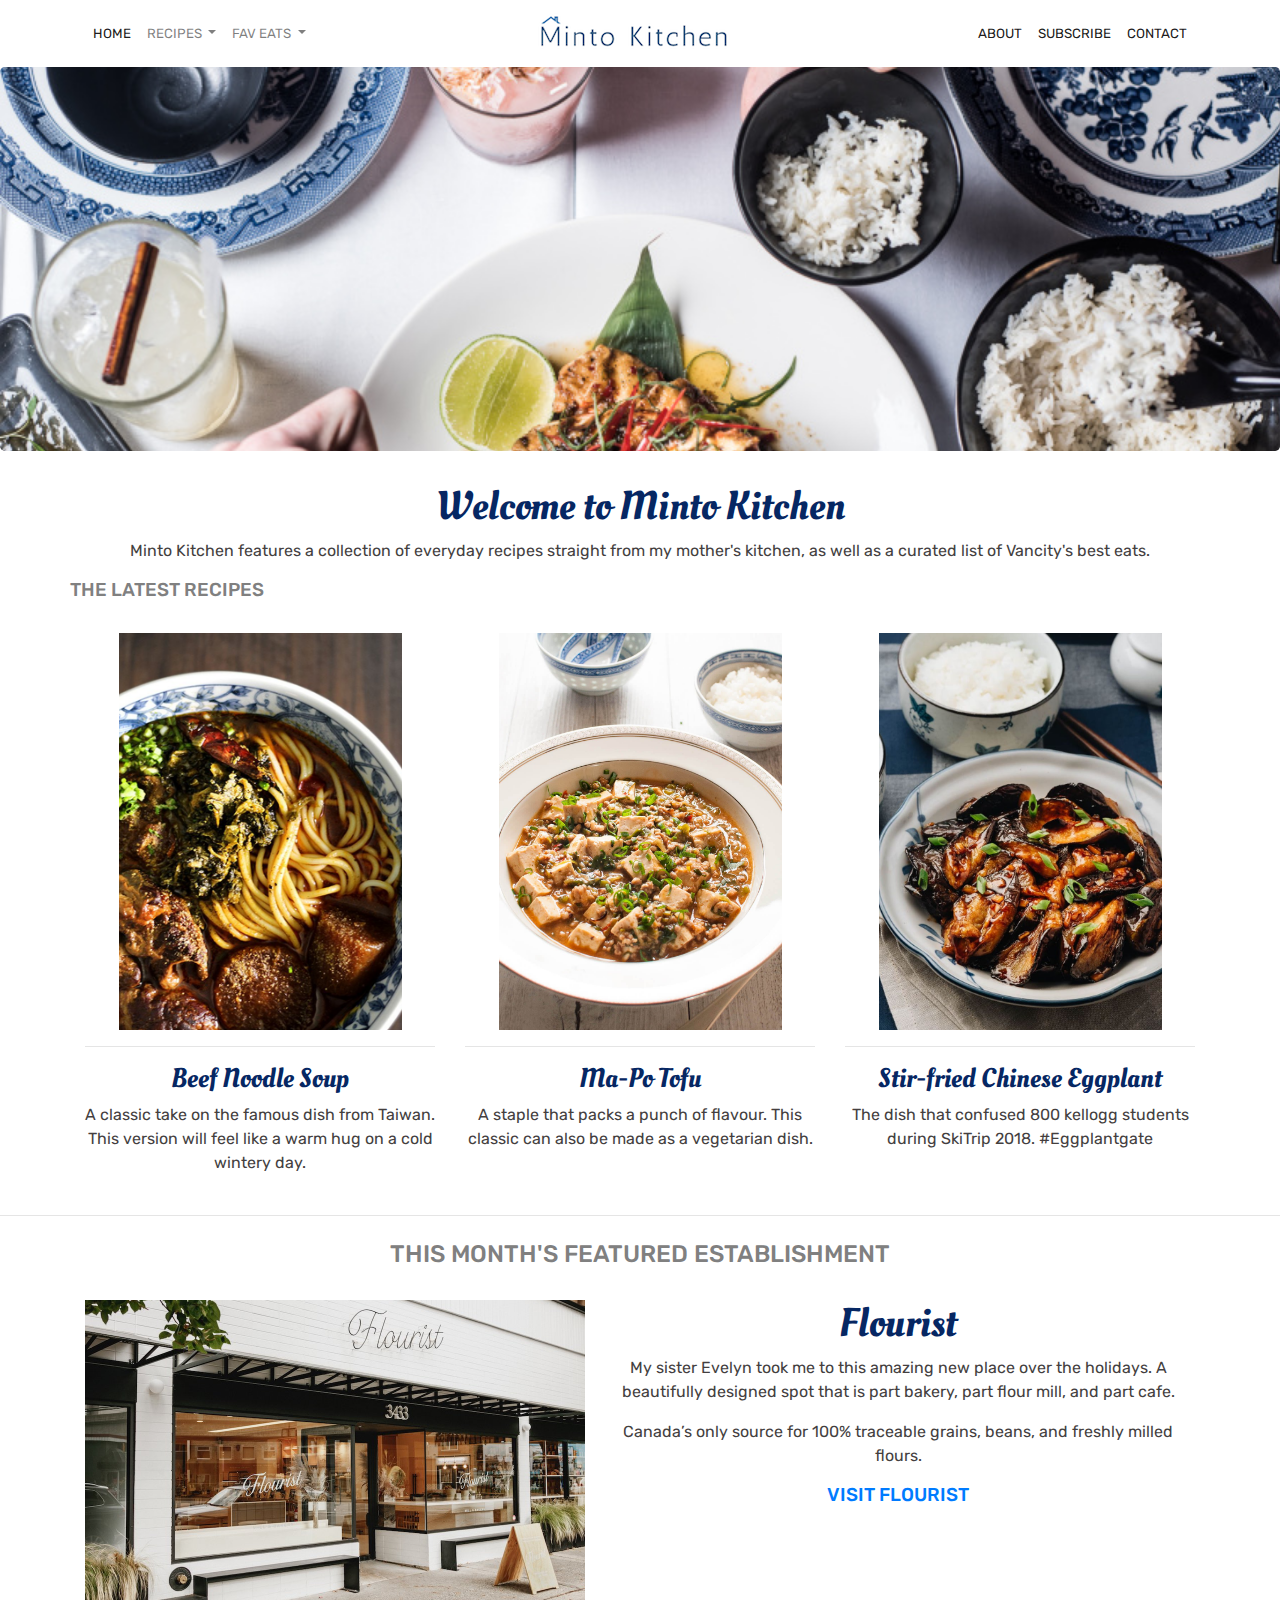
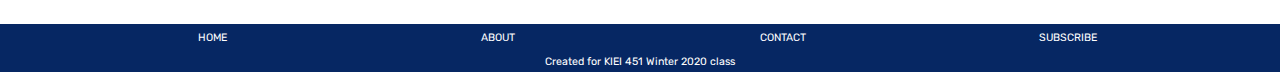
==== index.html @ 5d7e42f0 "Assignment 1" ====
<!doctype html>
<html lang="en">

<head>
  <!-- Required meta tags -->
  <meta charset="utf-8">
  <meta name="viewport" content="width=device-width, initial-scale=1, shrink-to-fit=no">

  <!-- Google Fonts -->
  <link
    href="https://fonts.googleapis.com/css?family=Carter+One|Oleo+Script|Pacifico|Rubik|Shadows+Into+Light&display=swap"
    rel="stylesheet">

  <!-- Font Awesome -->
  <link rel="stylesheet" href="https://use.fontawesome.com/releases/v5.6.3/css/all.css"
    integrity="sha384-UHRtZLI+pbxtHCWp1t77Bi1L4ZtiqrqD80Kn4Z8NTSRyMA2Fd33n5dQ8lWUE00s/" crossorigin="anonymous">

  <!-- Bootstrap CSS -->
  <link rel="stylesheet" href="https://stackpath.bootstrapcdn.com/bootstrap/4.4.1/css/bootstrap.min.css"
    integrity="sha384-Vkoo8x4CGsO3+Hhxv8T/Q5PaXtkKtu6ug5TOeNV6gBiFeWPGFN9MuhOf23Q9Ifjh" crossorigin="anonymous">

  <meta name="viewport" content="initial-scale = 1.0,maximum-scale = 1.0" />

  <!-- Your own CSS -->
  <link rel="stylesheet" href="styles.css">

  <!-- Icons -->
  <link rel="stylesheet" href="https://use.fontawesome.com/releases/v5.6.3/css/all.css"
    integrity="sha384-UHRtZLI+pbxtHCWp1t77Bi1L4ZtiqrqD80Kn4Z8NTSRyMA2Fd33n5dQ8lWUE00s/" crossorigin="anonymous">

  <title>Minto Kitchen</title>
</head>

<body>

  <!-- Navbar Element -->
  <nav class="navbar navbar-expand-lg navbar-light bg-white">
    <div class="container">

      <div class="collapse navbar-collapse" id="navbarNavAltMarkup">
        <div class="navbar-nav mr-auto">
          <a class="nav-item nav-link active" href="index.html">HOME <span class="sr-only">(current)</span></a>
          <li class="nav-item dropdown">
            <a class="nav-link dropdown-toggle" href="latestrecipes.html" id="navbarDropdown" role="button"
              data-toggle="dropdown" aria-haspopup="true" aria-expanded="false">
              RECIPES
            </a>
            <div class="dropdown-menu" aria-labelledby="navbarDropdown">
              <a class="dropdown-item" href="latestrecipes.html">LATEST RECIPES</a>
              <div class="dropdown-divider"></div>
              <a class="dropdown-item disabled" href="">RECIPE INDEX (coming soon!)</a>
            </div>
          </li>
          <li class="nav-item dropdown">
            <a class="nav-link dropdown-toggle" href="faveats.html" id="navbarDropdown" role="button"
              data-toggle="dropdown" aria-haspopup="true" aria-expanded="false">
              FAV EATS
            </a>
            <div class="dropdown-menu" aria-labelledby="navbarDropdown">
              <a class="dropdown-item" href="Vancouver.html">VANCOUVER</a>
              <a class="dropdown-item" href="Taipei.html">TAIPEI</a>
              <div class="dropdown-divider"></div>
              <a class="dropdown-item" href="faveats.html">CITY INDEX</a>
            </div>
          </li>
        </div>

        <a class="navbar-brand" href="index.html">
          <img src="MintoLogo.png">
        </a>

        <div class="navbar-nav ml-auto">
          <a class="nav-item nav-link active" href="about.html">ABOUT</a>
          <a class="nav-item nav-link active" href="subscribe.html">SUBSCRIBE</a>
          <a class="nav-item nav-link active" href="contact.html">CONTACT</a>
        </div>
      </div>
    </div>
  </nav>

  <!-- Full width Jumbotron -->
    <div class="jumbotron"></div>
  <!-- <a class="btn btn-outline-light btn-lg" href="map.html" role="button">Check out a map of my favourites</a> -->


  <!-- FEATURED RECIPES -->

  <div class="container">
    <div class="row">
      <div class="col text-center">
        <h1>Welcome to Minto Kitchen</h1>
        <p> Minto Kitchen features a collection of everyday recipes straight from my mother's kitchen, as well as a
          curated list of Vancity's best eats.</p>
      </div>
    </div>

    <div class="row text-center">
      <h3>THE LATEST RECIPES</h3>
    </div>
    <div class="row mt-4">
      <div class="col-sm-4 text-center">
        <img src="TWbeefnoodle.jpg">
        <hr>
        <a href="beefnoodlerecipe.html">
          <h2>Beef Noodle Soup</h2>
        </a>
        <p>A classic take on the famous dish from Taiwan. This version will feel like a warm hug on a cold wintery day.
        </p>
      </div>
      <div class="col-sm-4 text-center">
        <img src="MapoTofu.jpg">
        <hr>
        <a href="mapotofurecipe.html">
          <h2>Ma-Po Tofu</h2>
        </a>
        <p>A staple that packs a punch of flavour. This classic can also be made as a vegetarian dish.</p>
      </div>
      <div class="col-sm-4 text-center">
        <img src="ChineseEggPlant.jpg">
        <hr>
        <a href="eggplantrecipe.html">
          <h2>Stir-fried Chinese Eggplant</h2>
        </a>
        <p>The dish that confused 800 kellogg students during SkiTrip 2018. #Eggplantgate</p>
        <!-- h2>Featured Establishment</h2> -->
        <!-- <p>This place is every bread-lover's dream. <strong>Flourist</strong> features 100% traceable grains, beans, and freshly milled flours. Pop in for an avo-toast and coffee when picking up your next batch of stone-milled flour.</p> -->
      </div>
    </div>
  </div>

  <hr class="my-4">

  <!-- FEATURED RESTAURANTS -->
  <div class="container">
    <div class="row text-center">
      <div class="col text-center">
        <h4>THIS MONTH'S FEATURED ESTABLISHMENT</h4>
      </div>
    </div>
  </div>

  <div class="container">
    <div class="media mt-4">
      <img class="mr-3" src="FlouristStorefront.jpg" alt="FlouristStore">
      <div class="media-body text-center">
        <h1 class="mt-0 text-center">Flourist</h1>
        <p>My sister Evelyn took me to this amazing new place over the holidays. A beautifully designed spot that is
          part bakery, part flour mill, and part cafe.</p>
        <p>Canada’s only source for 100% traceable grains, beans, and freshly milled flours.
          <a href="https://flourist.com/">
            <h5>Visit Flourist</h5>
          </a>
        </p>
      </div>
    </div>
  </div>

  <!-- Footer -->

  <div class="footer">
    <div class="container">
      <div class="row mt-4 text-center">
        <div class="col-sm-3">
          <a href="index.html">
            <h9>HOME</h9>
          </a>
        </div>

        <div class="col-sm-3">
          <a href="about.html">
            <h9>ABOUT</h9>
          </a>
        </div>

        <div class="col-sm-3">
          <a href="contact.html">
            <h9>CONTACT</h9>
          </a>
        </div>

        <div class="col-sm-3">
          <a href="subscribe.html">
            <h9>SUBSCRIBE</h9>
          </a>
        </div>
      </div>
    </div>

    <div class="container">
      <div class="row text-center">
        <div class="col text-center">
          <h9>Created for KIEI 451 Winter 2020 class</h9>
        </div>
      </div>
    </div>
  </div>

  <!-- Optional JavaScript -->
  <!-- jQuery first, then Popper.js, then Bootstrap JS -->
  <script src="https://code.jquery.com/jquery-3.4.1.slim.min.js"
    integrity="sha384-J6qa4849blE2+poT4WnyKhv5vZF5SrPo0iEjwBvKU7imGFAV0wwj1yYfoRSJoZ+n"
    crossorigin="anonymous"></script>
  <script src="https://cdn.jsdelivr.net/npm/popper.js@1.16.0/dist/umd/popper.min.js"
    integrity="sha384-Q6E9RHvbIyZFJoft+2mJbHaEWldlvI9IOYy5n3zV9zzTtmI3UksdQRVvoxMfooAo"
    crossorigin="anonymous"></script>
  <script src="https://stackpath.bootstrapcdn.com/bootstrap/4.4.1/js/bootstrap.min.js"
    integrity="sha384-wfSDF2E50Y2D1uUdj0O3uMBJnjuUD4Ih7YwaYd1iqfktj0Uod8GCExl3Og8ifwB6"
    crossorigin="anonymous"></script>

</body>

</html>
---- styles.css ----
/* Typography */
  body {
    /* Everything is Raleway */
    font-family: 'Rubik', sans-serif;
    font-size: 12pt;
    color: rgb(68, 63, 63)
  }

  h1{
    font-family: 'Oleo Script', cursive;
    font-size: 30pt;
    color: rgb(6,39,99)
  }

  h2 {
    font-family: 'Oleo Script', cursive;
      font-size: 20pt;
      color: rgb(6, 39, 99)
  }

  h3 {
      font-family: 'Rubik',sans-serif;
      font-size: 14pt;
      color: grey;
      text-transform: uppercase;
  }

  h4 {
    font-family: 'Rubik',sans-serif;
    font-size: 18pt;
    color: grey;
    text-transform: uppercase;
    }

  h5 {
    font-family: 'Rubik',sans-serif;
    font-size: 14pt;
    color: rgb(6,39,99);
    text-transform: uppercase;
    }

  h6 {
    font-family: 'Oleo Script', cursive;
        font-size: 40pt;
        color: rgb(6,39,99)
  }

  h7 {
      font-family: 'Rubik', sans-serif;
      font-size: 25pt;
      color: rgb(6,39,99);
      text-transform: uppercase;
  }

  h8 {
    font-family: 'Rubik', sans-serif;
    font-size: 8pt;
    color: rgb(68, 63, 63)
  }

  h9 {
    font-family: 'Rubik', sans-serif;
    font-size: 8pt;
    color: white
  }

  h10 {
    font-family: 'Oleo Script', cursive;
    font-size: 10pt;
    color: white
  }

  /* Navbar background color */
  .navbar {
    background-color: white;
    font-size: 10pt;
  }
  
  .navbar-brand img {
    width: 200px;
    height: 41px;
  }

  .btn {
      background-color: white;
      opacity: 80%;
      color: black;
  }

  /* Index Jumbotron background and font styles */
  .jumbotron {
    /* Background */
    background-attachment: fixed;
    background-image: url(foodwithtable.jpg);
    background-repeat: no-repeat;
    background-size: cover;
  
    padding-top: 15%;
    padding-bottom: 15%;

    /* Fonts */
    color: white;
  }
  
  .btn-outline-light {
      font-size: 14pt;
      justify-content: center
  }

  /* Main page images */
  .col-sm-4 img {
    height: 396.2px;
    width: 283px;
    object-fit: cover;
  }

  .media img {
    height: 300px;
    width: 500px;
    object-fit: cover;
  }

  /* Recipe Elements */

  .col-1 img {
      max-height: none;
      width: 1100px;
      object-fit: cover;
  }
  
  /* Card Elements */
  .card img{
      height: 500px;
      object-fit: cover;
  }

  /* Fav Cities  */

  .cities img{
      height: 900px;
      width: 500px;
      object-fit: cover;
  }

  /* City Establishments */
    /* Vancouver */
  .jumbotron2 {
    /* Background */
    background-attachment: fixed;
    background-image: url(vancity.jpg);
    background-repeat: no-repeat;
    background-size: cover;
  
    padding-top: 5%;
    padding-bottom: 15%;

    /* Fonts */
    /* The text-shadow helps the white text stand out better on a darker background */
    color: white;
    text-shadow: 1px 1px 1px black;
  }

  .btn-outline-light {
    color: black;
    text-shadow: none;
  }

    /* Taipei */
  .jumbotron3 {
    /* Background */
    background-attachment: fixed;
    background-image: url(taipei2.png);
    background-repeat: no-repeat;
    background-size: cover;
  
    padding-top: 5%;
    padding-bottom: 20%;

    /* Fonts */
    /* The text-shadow helps the white text stand out better on a darker background */
    color: white;
    text-shadow: 1px 1px 1px black;
  }
  
  /* About Page */
  #headshot img{
    height: 500px;
    width: 400px;
    object-fit: cover;
  }
  
  /* The footer */
  .footer{
      background-color: rgb(6,39,99);
  }
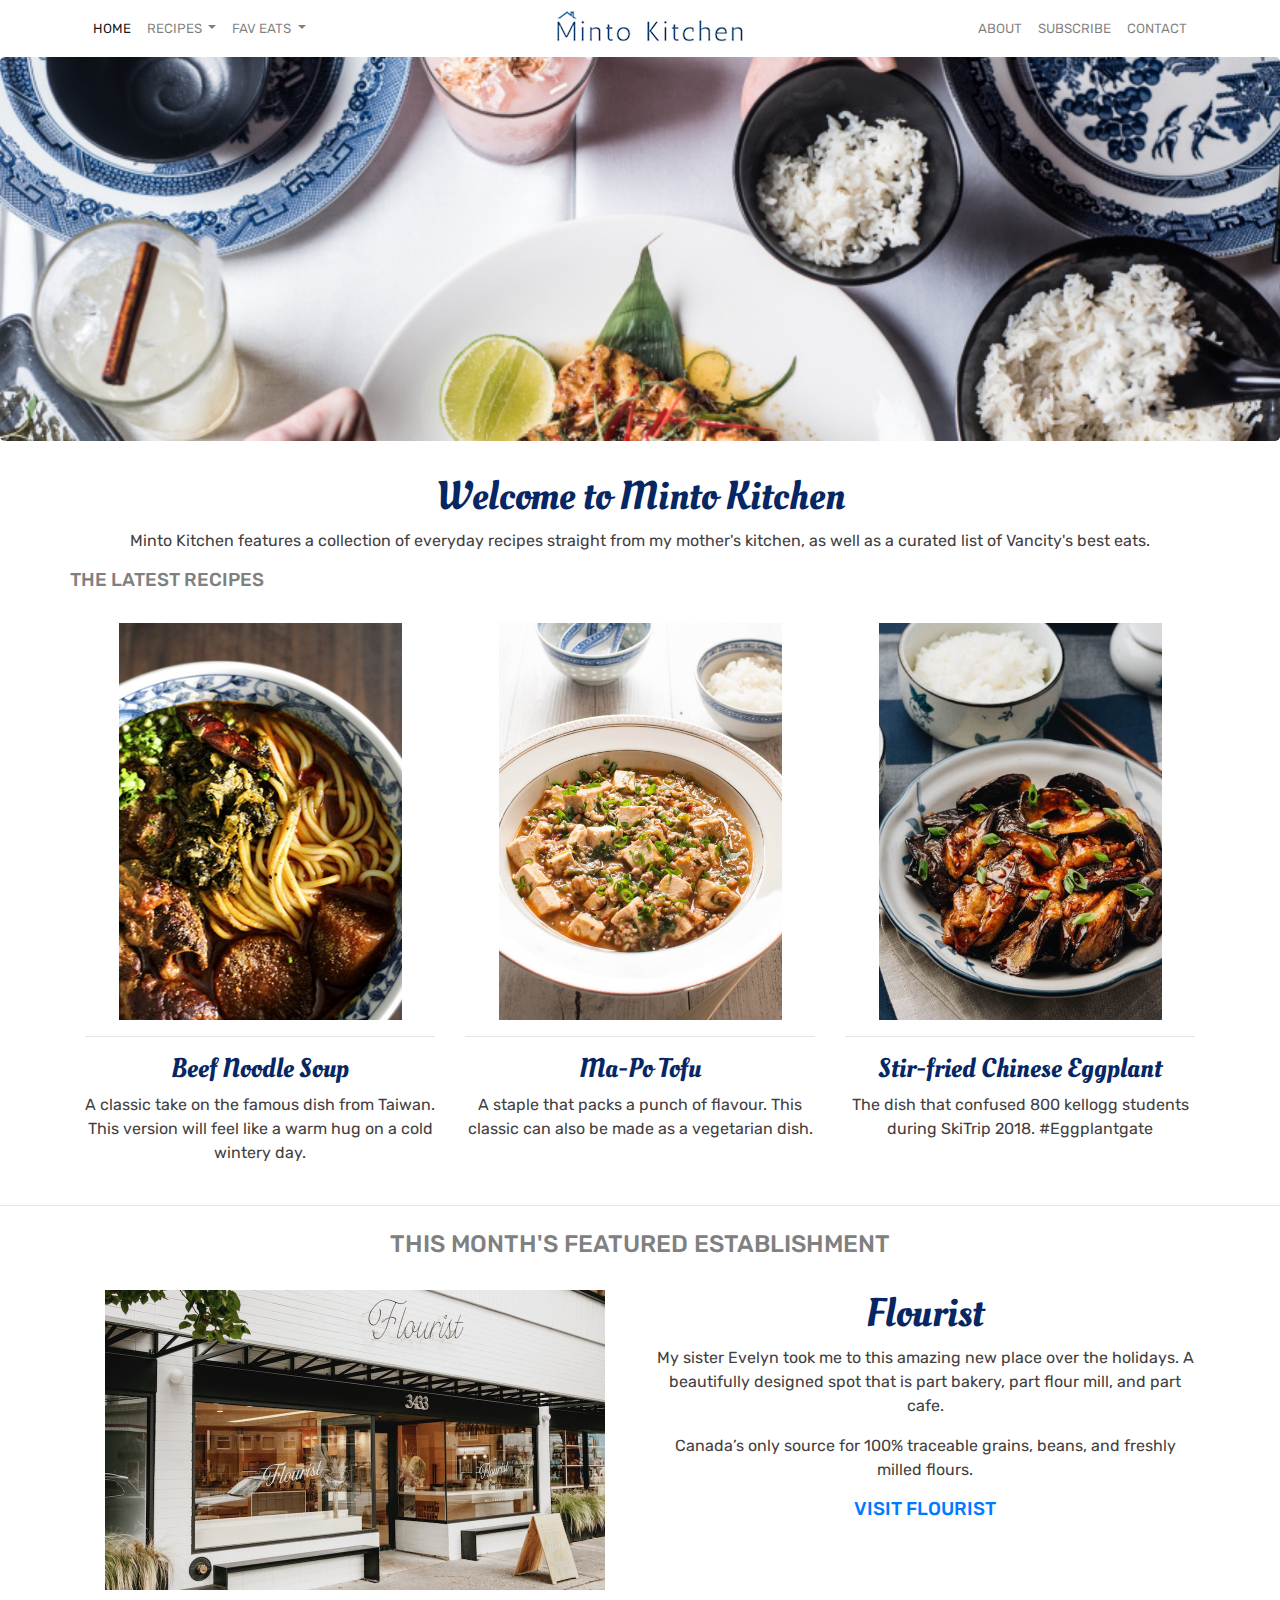
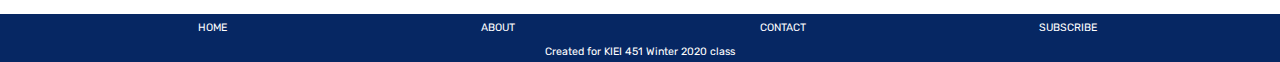
==== commit cd6f2a5d: "Assignment 1" ====
--- a/index.html
+++ b/index.html
@@ -19,8 +19,6 @@
   <link rel="stylesheet" href="https://stackpath.bootstrapcdn.com/bootstrap/4.4.1/css/bootstrap.min.css"
     integrity="sha384-Vkoo8x4CGsO3+Hhxv8T/Q5PaXtkKtu6ug5TOeNV6gBiFeWPGFN9MuhOf23Q9Ifjh" crossorigin="anonymous">
 
-  <meta name="viewport" content="initial-scale = 1.0,maximum-scale = 1.0" />
-
   <!-- Your own CSS -->
   <link rel="stylesheet" href="styles.css">
 
@@ -36,10 +34,16 @@
   <!-- Navbar Element -->
   <nav class="navbar navbar-expand-lg navbar-light bg-white">
     <div class="container">
+      <button class="navbar-toggler" type="button" data-toggle="collapse" data-target="#navbarNavAltMarkup"
+        aria-controls="navbarNavAltMarkup" aria-expanded="false" aria-label="Toggle navigation">
+        <span class="navbar-toggler-icon"></span>
+      </button>
 
       <div class="collapse navbar-collapse" id="navbarNavAltMarkup">
-        <div class="navbar-nav mr-auto">
-          <a class="nav-item nav-link active" href="index.html">HOME <span class="sr-only">(current)</span></a>
+        <ul class="navbar-nav mr-auto">
+          <li class="nav-item active">
+            <a class="nav-link" href="index.html">HOME <span class="sr-only">(current)</span></a>
+          </li>
           <li class="nav-item dropdown">
             <a class="nav-link dropdown-toggle" href="latestrecipes.html" id="navbarDropdown" role="button"
               data-toggle="dropdown" aria-haspopup="true" aria-expanded="false">
@@ -63,23 +67,28 @@
               <a class="dropdown-item" href="faveats.html">CITY INDEX</a>
             </div>
           </li>
-        </div>
-
-        <a class="navbar-brand" href="index.html">
-          <img src="MintoLogo.png">
-        </a>
-
-        <div class="navbar-nav ml-auto">
-          <a class="nav-item nav-link active" href="about.html">ABOUT</a>
-          <a class="nav-item nav-link active" href="subscribe.html">SUBSCRIBE</a>
-          <a class="nav-item nav-link active" href="contact.html">CONTACT</a>
-        </div>
-      </div>
-    </div>
+        </ul>
+
+        <a class="navbar-brand" href="index.html" class="d-inline-block align-middle"></a>
+        <img src="MintoLogo.png">
+        </a>
+
+        <ul class="navbar-nav ml-auto">
+          <li class="nav-item">
+            <a class="nav-link" href="about.html">ABOUT</a>
+          </li>
+          <li class="nav-item">
+            <a class="nav-link" href="subscribe.html">SUBSCRIBE</a>
+          </li>
+          <li class="nav-item">
+            <a class="nav-link" href="contact.html">CONTACT</a>
+          </li>
+        </ul>
+      </div>
   </nav>
 
   <!-- Full width Jumbotron -->
-    <div class="jumbotron"></div>
+  <div class="jumbotron"></div>
   <!-- <a class="btn btn-outline-light btn-lg" href="map.html" role="button">Check out a map of my favourites</a> -->
 
 
@@ -139,11 +148,13 @@
     </div>
   </div>
 
-  <div class="container">
-    <div class="media mt-4">
-      <img class="mr-3" src="FlouristStorefront.jpg" alt="FlouristStore">
-      <div class="media-body text-center">
-        <h1 class="mt-0 text-center">Flourist</h1>
+  <div class="container featured">
+    <div class="row mt-4">
+      <div class="col text-center">
+        <img src="FlouristStorefront.jpg">
+      </div>
+      <div class="col text-center">
+        <h1> Flourist </h1>
         <p>My sister Evelyn took me to this amazing new place over the holidays. A beautifully designed spot that is
           part bakery, part flour mill, and part cafe.</p>
         <p>Canada’s only source for 100% traceable grains, beans, and freshly milled flours.
--- a/styles.css
+++ b/styles.css
@@ -114,7 +114,7 @@
     object-fit: cover;
   }
 
-  .media img {
+  .featured img {
     height: 300px;
     width: 500px;
     object-fit: cover;
@@ -122,7 +122,7 @@
 
   /* Recipe Elements */
 
-  .col-1 img {
+  .recipe img {
       max-height: none;
       width: 1100px;
       object-fit: cover;
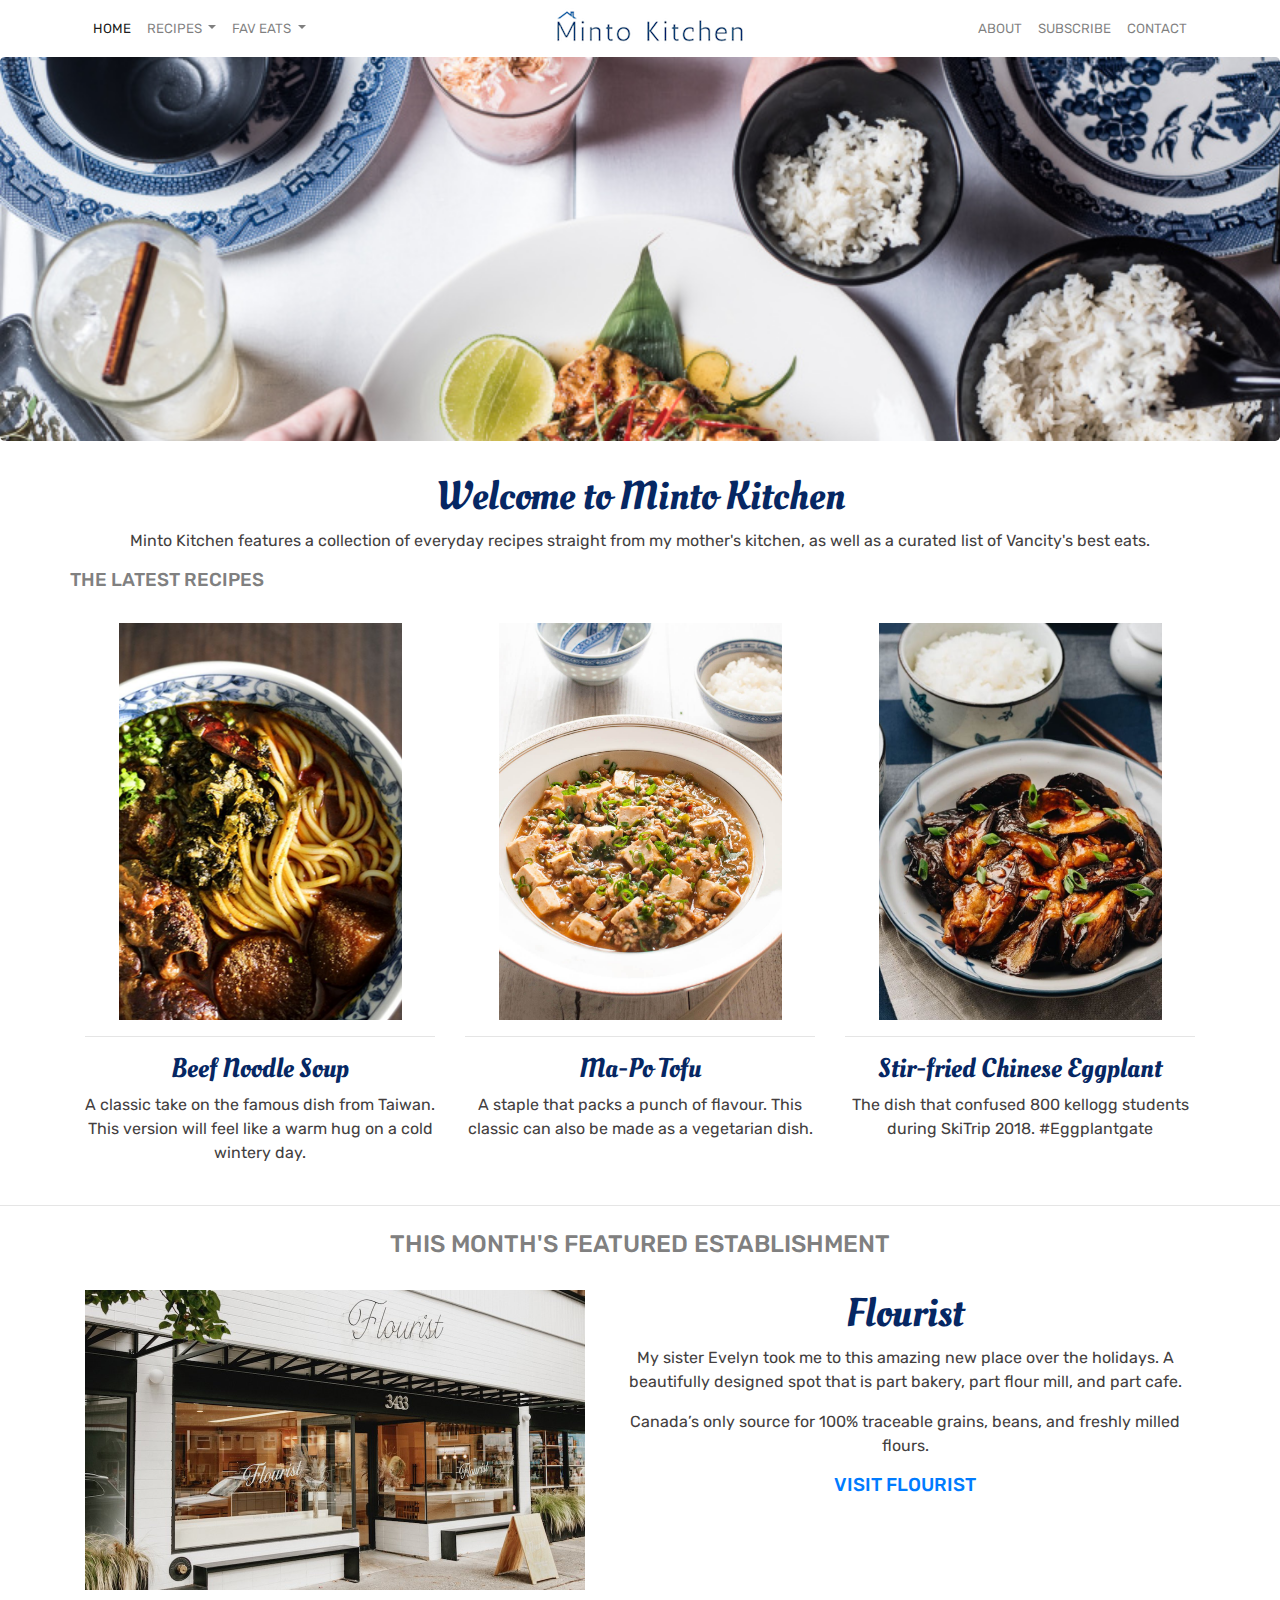
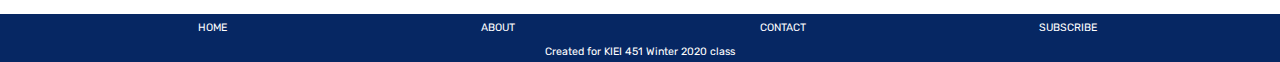
==== commit 436a26d5: "Assignment 1" ====
--- a/index.html
+++ b/index.html
@@ -70,7 +70,7 @@
         </ul>
 
         <a class="navbar-brand" href="index.html" class="d-inline-block align-middle"></a>
-        <img src="MintoLogo.png">
+          <img src="MintoLogo.png">
         </a>
 
         <ul class="navbar-nav ml-auto">
@@ -150,8 +150,8 @@
 
   <div class="container featured">
     <div class="row mt-4">
-      <div class="col text-center">
-        <img src="FlouristStorefront.jpg">
+      <div class="col-auto text-center">
+        <img src="FlouristStorefront.jpg" class="img-fluid" alt="Responsive image">
       </div>
       <div class="col text-center">
         <h1> Flourist </h1>
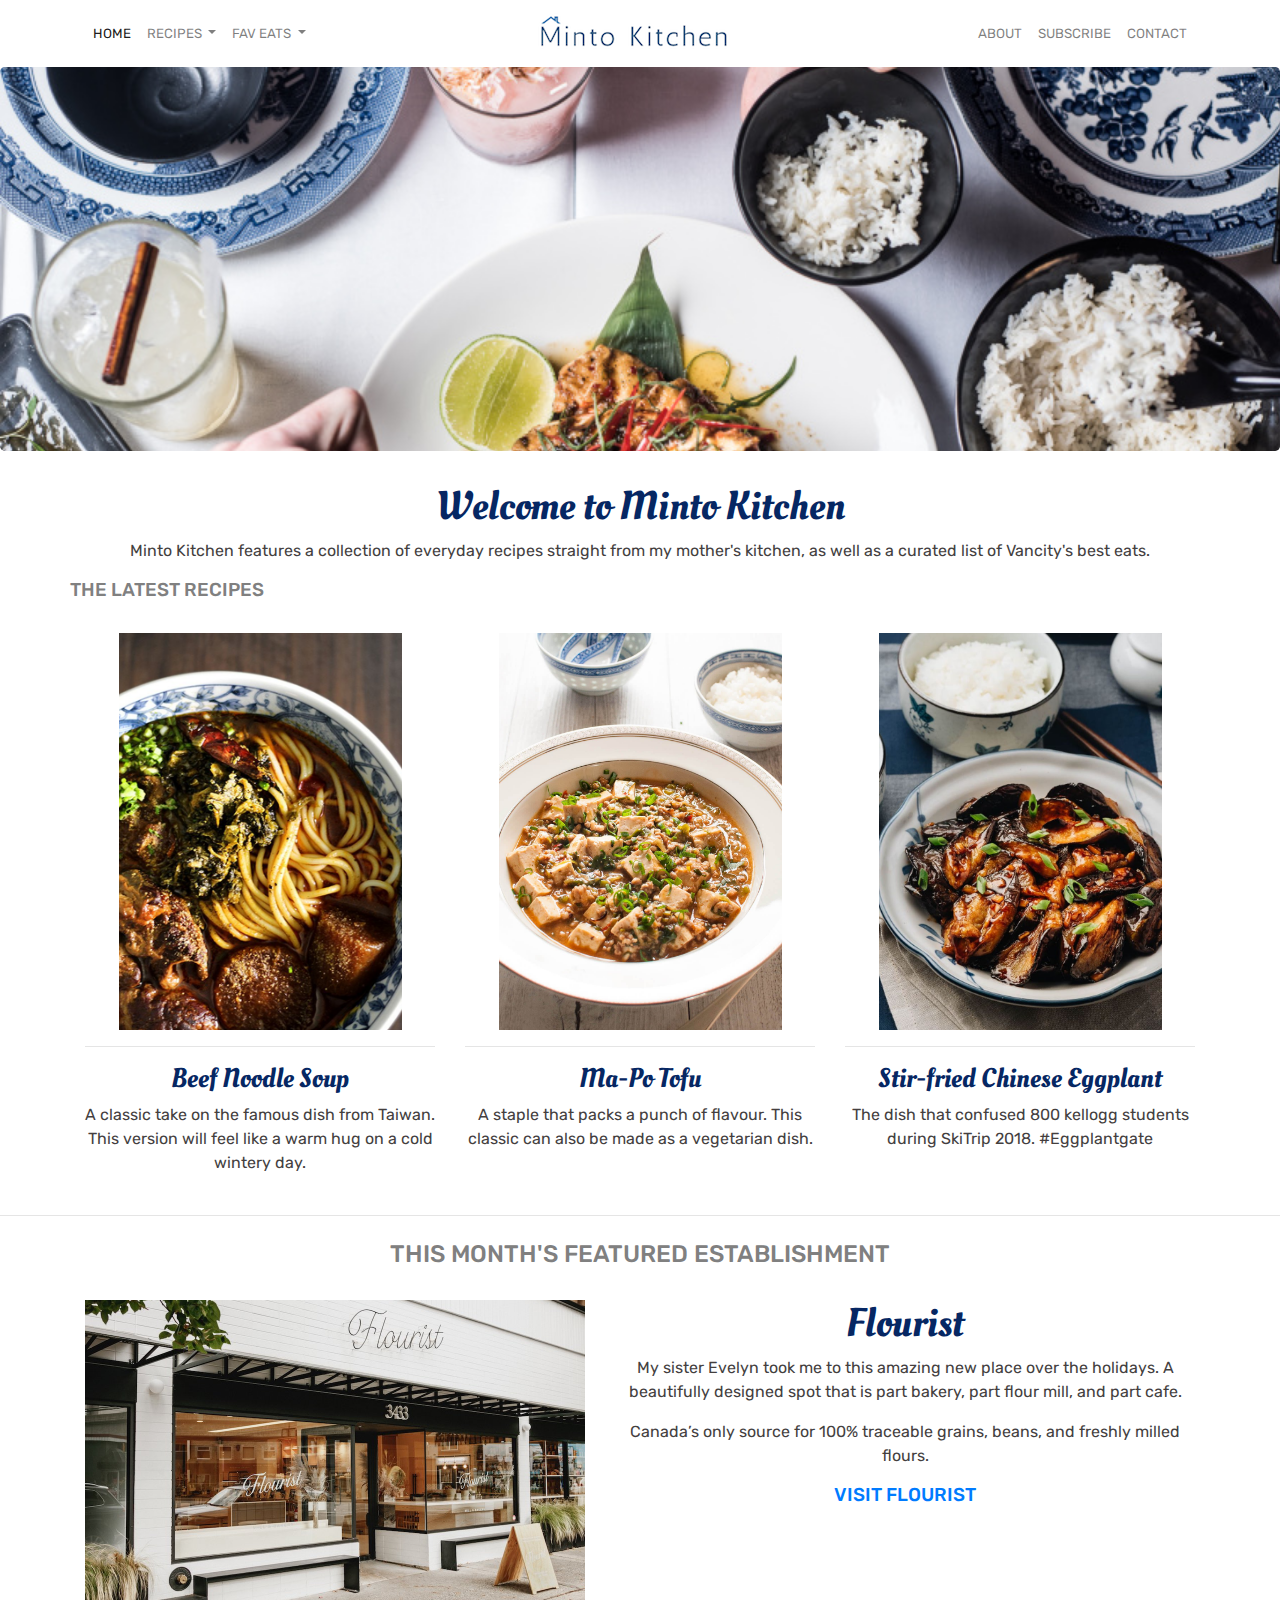
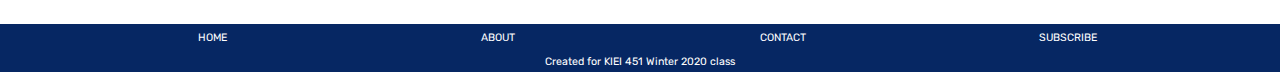
==== commit 920d9c12: "Assignment 1" ====
--- a/index.html
+++ b/index.html
@@ -69,7 +69,7 @@
           </li>
         </ul>
 
-        <a class="navbar-brand" href="index.html" class="d-inline-block align-middle"></a>
+        <a class="navbar-brand" href="index.html">
           <img src="MintoLogo.png">
         </a>
 
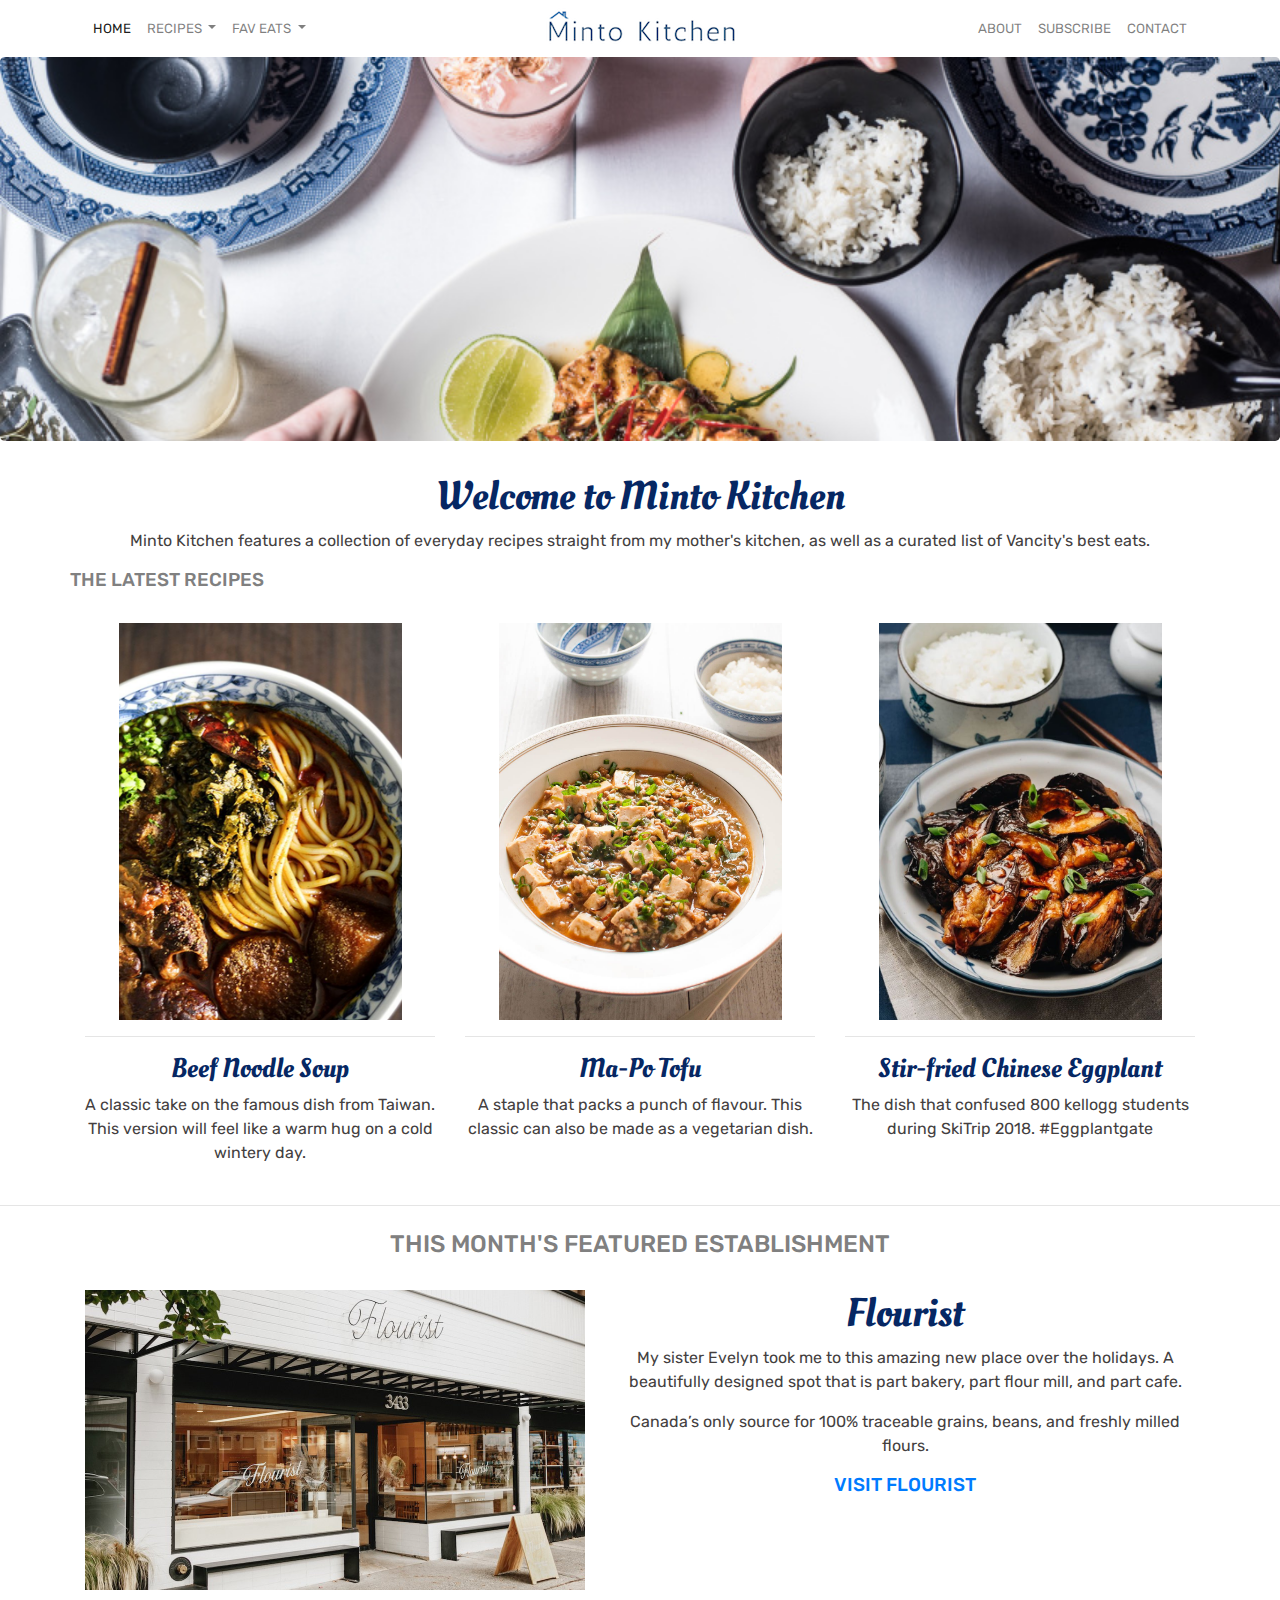
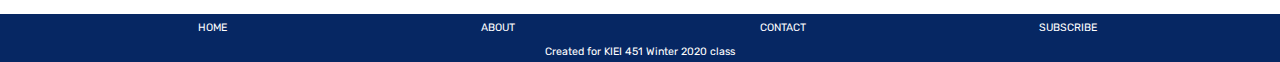
==== commit 85ffef46: "Assignment 1" ====
--- a/index.html
+++ b/index.html
@@ -32,12 +32,15 @@
 <body>
 
   <!-- Navbar Element -->
-  <nav class="navbar navbar-expand-lg navbar-light bg-white">
+  <nav class="navbar sticky-top navbar-expand-lg navbar-light bg-white">
     <div class="container">
       <button class="navbar-toggler" type="button" data-toggle="collapse" data-target="#navbarNavAltMarkup"
         aria-controls="navbarNavAltMarkup" aria-expanded="false" aria-label="Toggle navigation">
         <span class="navbar-toggler-icon"></span>
       </button>
+      <a class="navbar-toggler" href="index.html">
+        <img src="MintoLogo.png">
+      </a>
 
       <div class="collapse navbar-collapse" id="navbarNavAltMarkup">
         <ul class="navbar-nav mr-auto">
@@ -69,7 +72,7 @@
           </li>
         </ul>
 
-        <a class="navbar-brand" href="index.html">
+        <a class="navbar-collapse" href="index.html">
           <img src="MintoLogo.png">
         </a>
 
--- a/styles.css
+++ b/styles.css
@@ -76,11 +76,18 @@
     font-size: 10pt;
   }
   
+  .navbar-brand{
+    display: flex;
+    justify-content: center;
+  }
   .navbar-brand img {
     width: 200px;
     height: 41px;
   }
 
+  .navbar-collapse{
+    justify-content: center;
+  }
   .btn {
       background-color: white;
       opacity: 80%;
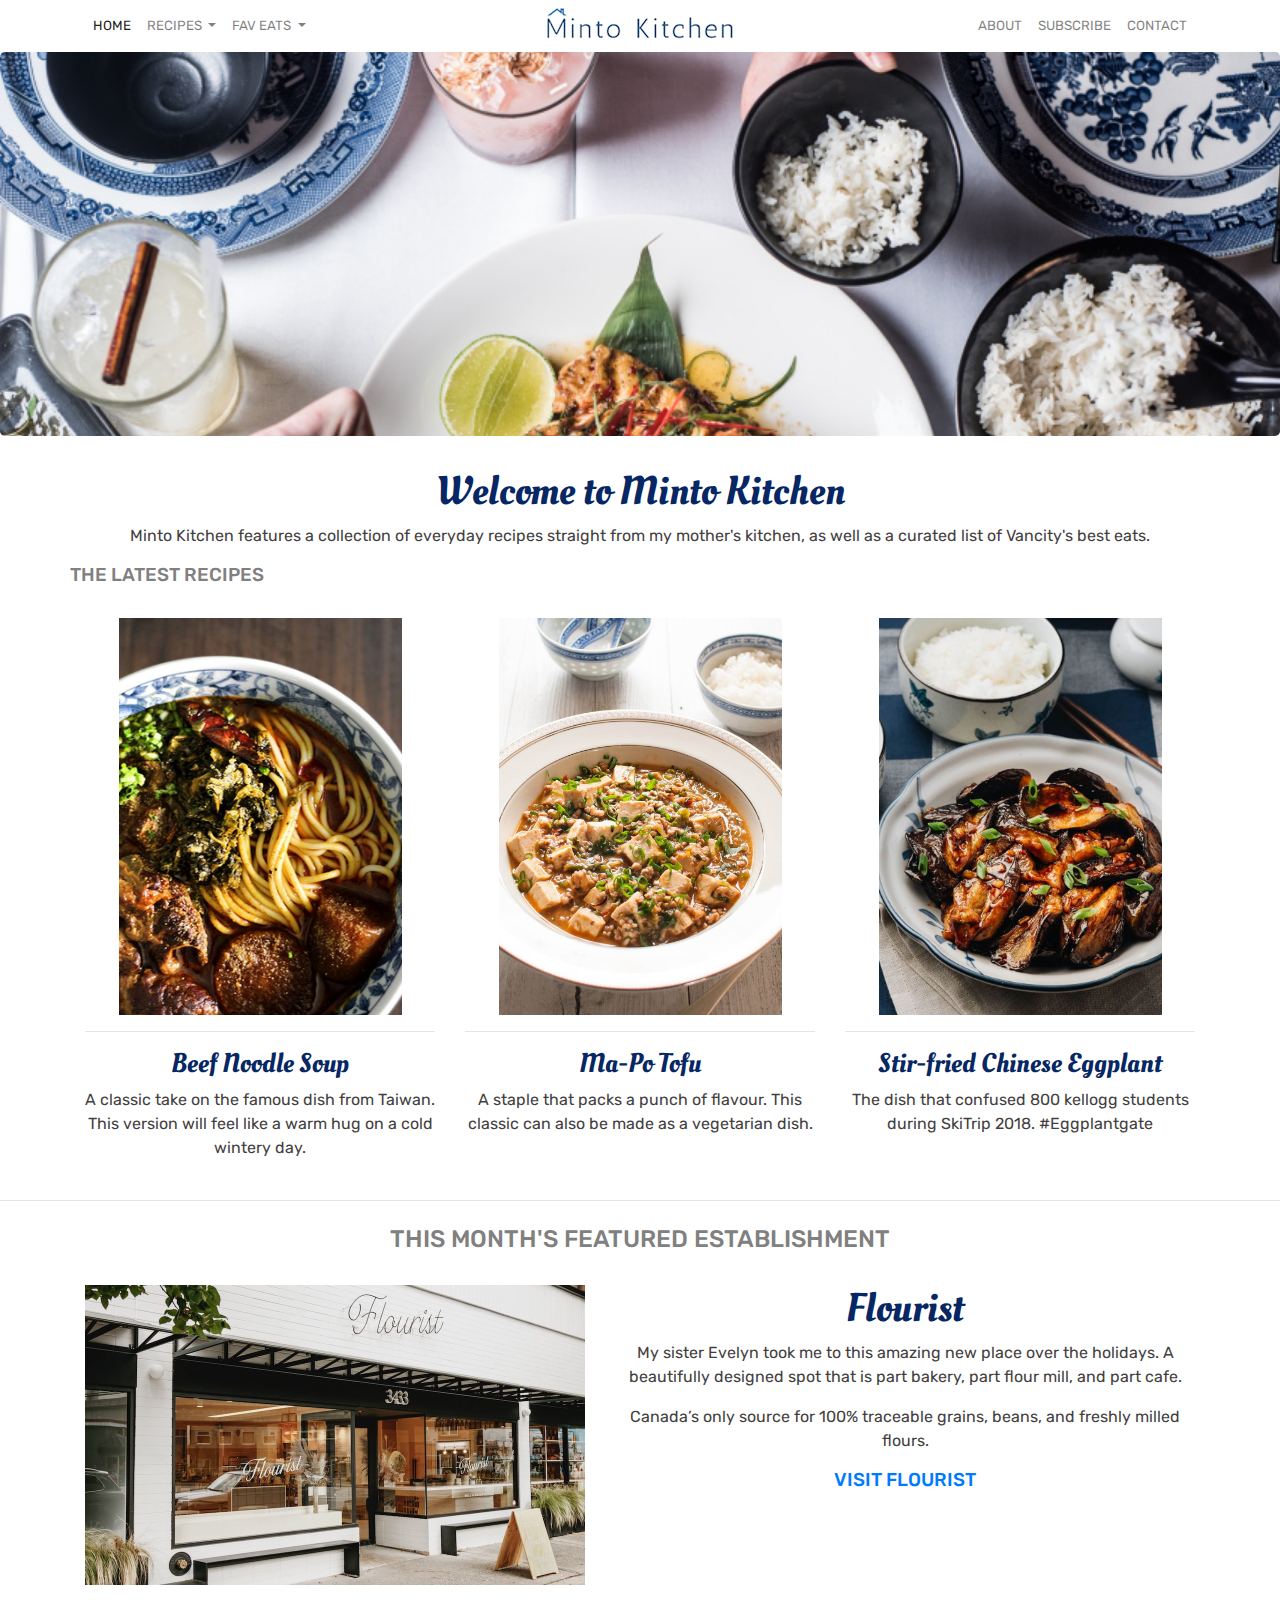
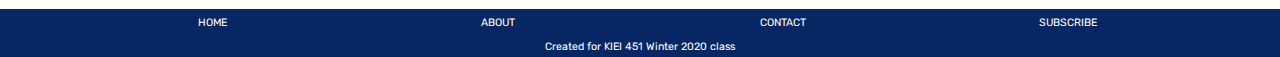
==== commit 8ff58c8c: "Assignment 1" ====
--- a/index.html
+++ b/index.html
@@ -34,13 +34,13 @@
   <!-- Navbar Element -->
   <nav class="navbar sticky-top navbar-expand-lg navbar-light bg-white">
     <div class="container">
-      <button class="navbar-toggler" type="button" data-toggle="collapse" data-target="#navbarNavAltMarkup"
+      <a class="navbar-brand" href="index.html">
+        <img src="MintoLogo.png">
+      </a><button class="navbar-toggler" type="button" data-toggle="collapse" data-target="#navbarNavAltMarkup"
         aria-controls="navbarNavAltMarkup" aria-expanded="false" aria-label="Toggle navigation">
         <span class="navbar-toggler-icon"></span>
       </button>
-      <a class="navbar-toggler" href="index.html">
-        <img src="MintoLogo.png">
-      </a>
+
 
       <div class="collapse navbar-collapse" id="navbarNavAltMarkup">
         <ul class="navbar-nav mr-auto">
@@ -71,11 +71,9 @@
             </div>
           </li>
         </ul>
-
-        <a class="navbar-collapse" href="index.html">
-          <img src="MintoLogo.png">
-        </a>
-
+      </div>
+
+      <div class="collapse navbar-collapse" id="navbarNavAltMarkup">
         <ul class="navbar-nav ml-auto">
           <li class="nav-item">
             <a class="nav-link" href="about.html">ABOUT</a>
@@ -88,6 +86,7 @@
           </li>
         </ul>
       </div>
+    </div>
   </nav>
 
   <!-- Full width Jumbotron -->
--- a/styles.css
+++ b/styles.css
@@ -77,21 +77,28 @@
   }
   
   .navbar-brand{
-    display: flex;
-    justify-content: center;
-  }
+    position: absolute;
+    left: 50%;
+    transform:translateX(-50%);
+    display: block;
+  }
+  
   .navbar-brand img {
     width: 200px;
     height: 41px;
   }
 
-  .navbar-collapse{
-    justify-content: center;
+  .navbar-toggler img{
+    float: none;
   }
   .btn {
       background-color: white;
       opacity: 80%;
       color: black;
+  }
+
+  .dropdown-item{
+    font-size: 10pt;
   }
 
   /* Index Jumbotron background and font styles */
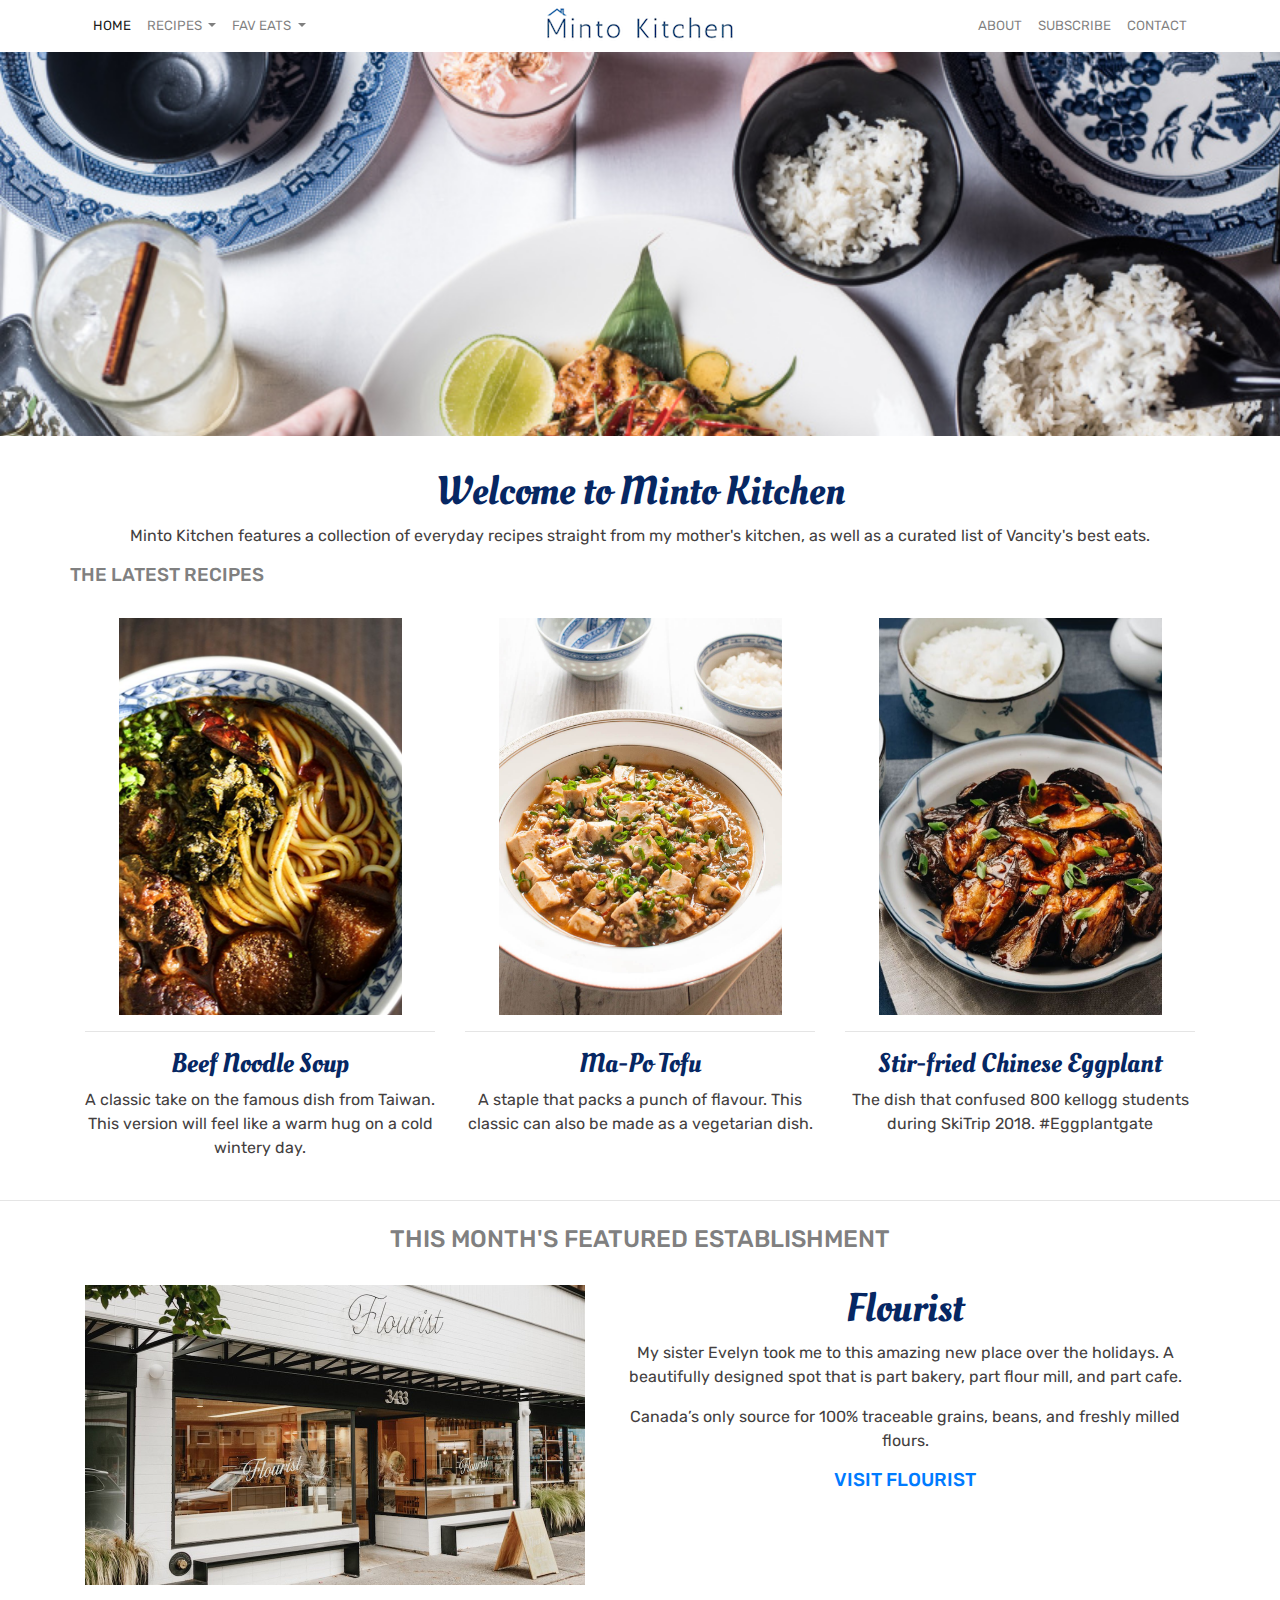
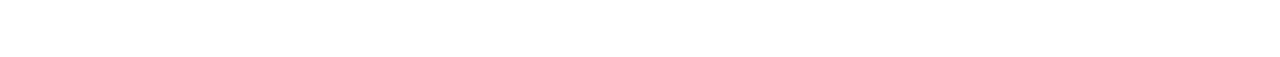
==== commit f77ae0c7: "Assignment 1" ====
--- a/index.html
+++ b/index.html
@@ -90,7 +90,7 @@
   </nav>
 
   <!-- Full width Jumbotron -->
-  <div class="jumbotron"></div>
+  <div class="jumbotron jumbotron-fluid"></div>
   <!-- <a class="btn btn-outline-light btn-lg" href="map.html" role="button">Check out a map of my favourites</a> -->
 
 
--- a/styles.css
+++ b/styles.css
@@ -203,7 +203,16 @@
     object-fit: cover;
   }
   
+  /* Subscribe form */
+  .subscribe {
+    background-color: rgb(248, 242, 242);
+    padding-top: 8%;
+    padding-bottom: 10%
+  }
   /* The footer */
-  .footer{
+  .footer .fixed-bottom{
       background-color: rgb(6,39,99);
-  }+      position: bottom;
+      text-align: center;
+  }
+  